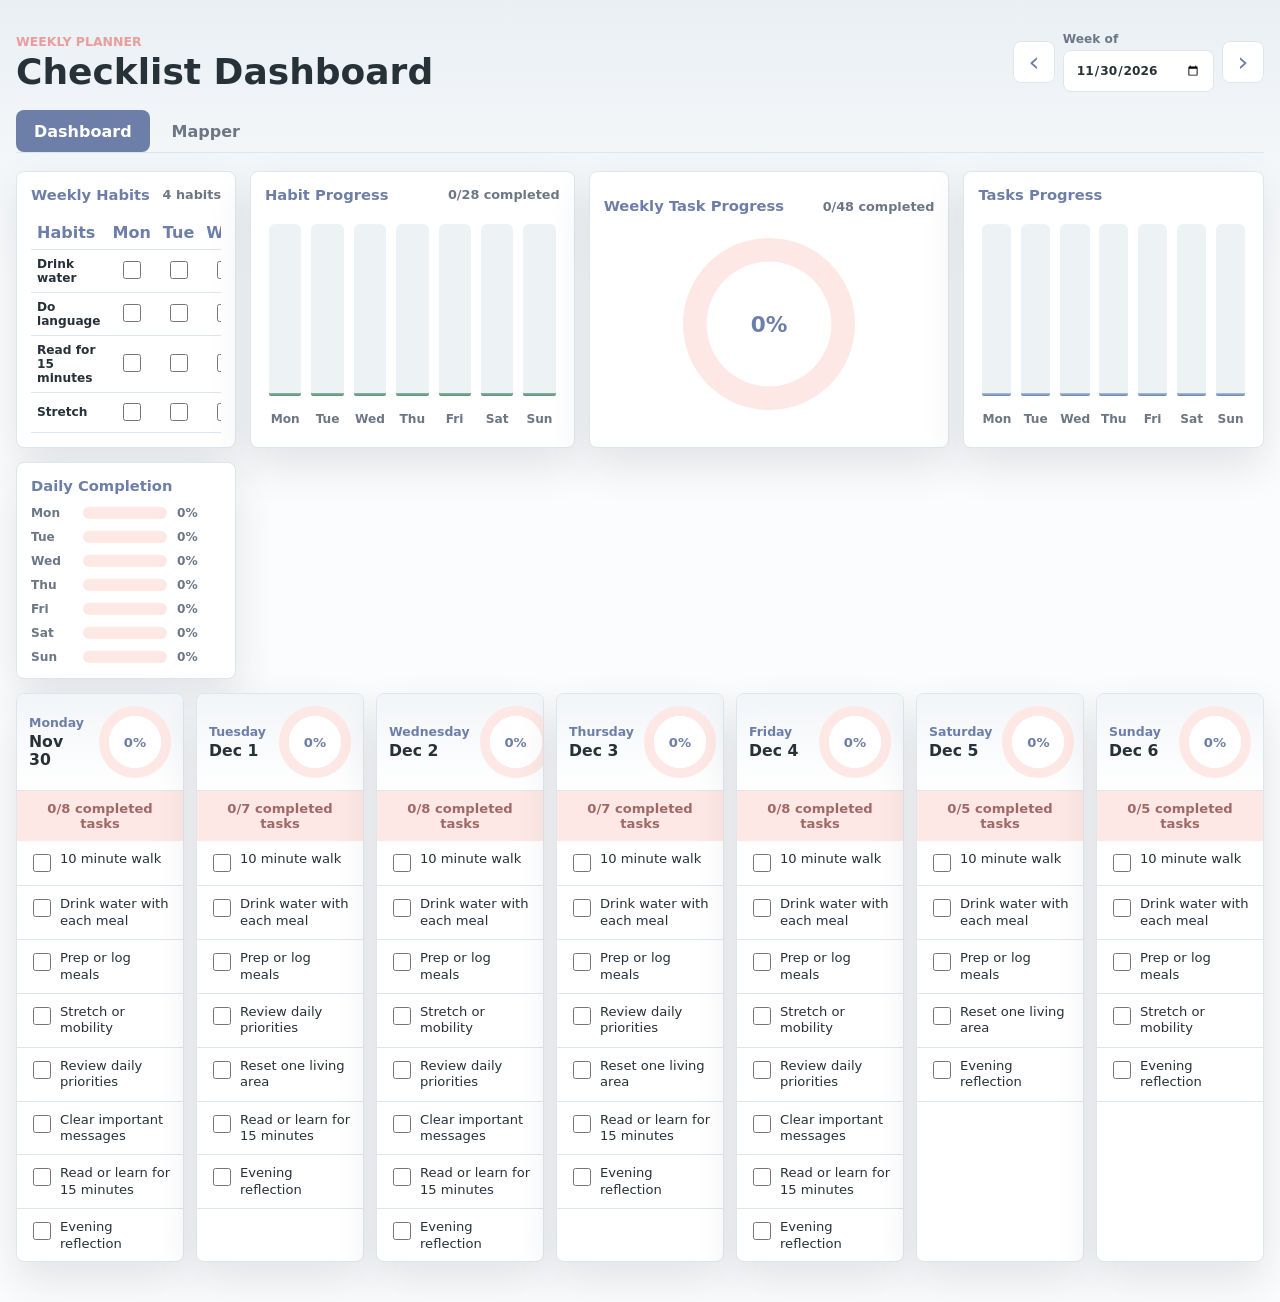
==== prototype/weekly-dashboard/index.html @ 67024a22 "Tighten habit mapper actions Agent: Nora  Model: openai/gpt-5.5  Thinking: high" ====
<!doctype html>
<html lang="en">
  <head>
    <meta charset="utf-8">
    <meta name="viewport" content="width=device-width, initial-scale=1">
    <title>Weekly Planner Dashboard</title>
    <link rel="stylesheet" href="styles.css">
  </head>
  <body>
    <div class="app-shell">
      <header class="topbar">
        <div>
          <p class="eyebrow">Weekly planner</p>
          <h1>Checklist Dashboard</h1>
        </div>
        <div class="topbar-actions" aria-label="Week controls">
          <button class="icon-button" id="previousWeek" type="button" title="Previous week" aria-label="Previous week">
            <span aria-hidden="true">‹</span>
          </button>
          <label class="date-field">
            <span>Week of</span>
            <input id="weekStart" type="date">
          </label>
          <button class="icon-button" id="nextWeek" type="button" title="Next week" aria-label="Next week">
            <span aria-hidden="true">›</span>
          </button>
        </div>
      </header>

      <nav class="tabs" aria-label="Planner views">
        <button class="tab-button is-active" data-view="dashboard" type="button">Dashboard</button>
        <button class="tab-button" data-view="mapper" type="button">Mapper</button>
      </nav>

      <main>
        <section class="view is-active" id="dashboardView" aria-label="Dashboard">
          <section class="summary-grid" aria-label="Weekly summary">
            <article class="panel matrix-preview">
              <div class="panel-heading">
                <h2>Weekly Habits</h2>
                <span id="habitSummaryCount">0 habits</span>
              </div>
              <div class="mini-matrix" id="habitMatrix"></div>
            </article>

            <article class="panel chart-panel">
              <div class="panel-heading">
                <h2>Habit Progress</h2>
                <span id="habitProgressCount">0/0 completed</span>
              </div>
              <div class="bar-chart" id="habitProgressChart" aria-label="Habit completion by day"></div>
            </article>

            <article class="panel weekly-progress">
              <div class="panel-heading">
                <h2>Weekly Task Progress</h2>
                <span id="weeklyCount">0/0 completed</span>
              </div>
              <div class="donut" id="weeklyDonut" style="--value: 0">
                <span id="weeklyPercent">0%</span>
              </div>
            </article>

            <article class="panel chart-panel">
              <div class="panel-heading">
                <h2>Tasks Progress</h2>
              </div>
              <div class="bar-chart" id="tasksChart" aria-label="Task completion by day"></div>
            </article>

            <article class="panel chart-panel">
              <div class="panel-heading">
                <h2>Daily Completion</h2>
              </div>
              <div class="horizontal-bars" id="dailyBars" aria-label="Daily completion percentages"></div>
            </article>
          </section>

          <section class="days-grid" id="daysGrid" aria-label="Daily checklists"></section>
        </section>

        <section class="view" id="mapperView" aria-label="Task mapper">
          <section class="mapper-layout">
            <form class="panel task-form" id="taskForm">
              <div class="panel-heading">
                <h2>Task Definitions</h2>
              </div>
              <label>
                <span>Task name</span>
                <input id="taskName" name="taskName" type="text" maxlength="80" placeholder="Add a task" required>
              </label>
              <label>
                <span>Category</span>
                <select id="taskCategory" name="taskCategory">
                  <option value="Health">Health</option>
                  <option value="Home">Home</option>
                  <option value="Work">Work</option>
                  <option value="Learning">Learning</option>
                  <option value="Personal">Personal</option>
                </select>
              </label>
              <fieldset>
                <legend>Map to days</legend>
                <div class="day-picker" id="newTaskDays"></div>
              </fieldset>
              <div class="form-actions">
                <button class="primary-button" id="taskSubmit" type="submit">Add task</button>
                <button class="secondary-button" id="cancelTaskEdit" type="button" hidden>Cancel</button>
              </div>
            </form>

            <section class="panel mapper-panel">
              <div class="panel-heading">
                <h2>Weekly Mapper</h2>
                <span id="taskTotal">0 tasks</span>
              </div>
              <div class="mapper-table-wrap">
                <table class="mapper-table">
                  <thead id="mapperHead"></thead>
                  <tbody id="mapperBody"></tbody>
                </table>
              </div>
            </section>
          </section>

          <section class="mapper-layout habit-mapper-layout">
            <form class="panel task-form" id="habitForm">
              <div class="panel-heading">
                <h2>Habit Definitions</h2>
              </div>
              <label>
                <span>Habit name</span>
                <input id="habitName" name="habitName" type="text" maxlength="80" placeholder="Add a habit" required>
              </label>
              <div class="form-actions">
                <button class="primary-button" id="habitSubmit" type="submit">Add habit</button>
                <button class="secondary-button" id="cancelHabitEdit" type="button" hidden>Cancel</button>
              </div>
            </form>

            <section class="panel mapper-panel">
              <div class="panel-heading">
                <h2>Habit Mapper</h2>
                <span id="habitTotal">0 habits</span>
              </div>
              <div class="mapper-table-wrap">
                <table class="mapper-table habit-mapper-table">
                  <thead id="habitMapperHead"></thead>
                  <tbody id="habitMapperBody"></tbody>
                </table>
              </div>
            </section>
          </section>
        </section>
      </main>
    </div>

    <template id="dayCardTemplate">
      <article class="day-card">
        <header>
          <div>
            <p class="day-name"></p>
            <h2 class="day-date"></h2>
          </div>
          <div class="small-donut" style="--value: 0">
            <span>0%</span>
          </div>
        </header>
        <p class="completion-copy">0/0 completed tasks</p>
        <ul class="checklist"></ul>
      </article>
    </template>

    <script src="app.js"></script>
  </body>
</html>
---- prototype/weekly-dashboard/styles.css ----
:root {
  color-scheme: light;
  --ink: #263238;
  --muted: #6c7785;
  --line: #dfe6eb;
  --paper: #fbfcfd;
  --panel: #ffffff;
  --navy: #6d7fa8;
  --rose: #e99d9c;
  --rose-soft: #fde8e5;
  --mint: #88b7a1;
  --sky: #a5c6dc;
  --gold: #e4b860;
  --shadow: 0 18px 42px rgba(39, 52, 69, 0.12);
  font-family: Inter, ui-sans-serif, system-ui, -apple-system, BlinkMacSystemFont, "Segoe UI", sans-serif;
}

* {
  box-sizing: border-box;
}

body {
  margin: 0;
  min-height: 100vh;
  background:
    linear-gradient(180deg, rgba(232, 238, 243, 0.9), rgba(251, 252, 253, 0.4) 280px),
    var(--paper);
  color: var(--ink);
}

button,
input,
select {
  font: inherit;
}

button {
  cursor: pointer;
}

.app-shell {
  width: min(1440px, calc(100% - 32px));
  margin: 0 auto;
  padding: 24px 0 40px;
}

.topbar {
  display: flex;
  align-items: center;
  justify-content: space-between;
  gap: 16px;
  padding: 8px 0 18px;
}

.eyebrow {
  margin: 0 0 4px;
  color: var(--rose);
  font-size: 0.78rem;
  font-weight: 800;
  letter-spacing: 0;
  text-transform: uppercase;
}

h1,
h2,
p {
  margin-block-start: 0;
}

h1 {
  margin-bottom: 0;
  font-size: 2.25rem;
  line-height: 1.05;
}

h2 {
  margin-bottom: 0;
  font-size: 0.92rem;
  line-height: 1.2;
}

.topbar-actions,
.tabs,
.day-picker,
.panel-heading {
  display: flex;
  align-items: center;
}

.topbar-actions {
  gap: 8px;
  flex-wrap: wrap;
  justify-content: flex-end;
}

.date-field {
  display: grid;
  gap: 4px;
  color: var(--muted);
  font-size: 0.76rem;
  font-weight: 700;
}

.date-field input,
.task-form input,
.task-form select {
  min-height: 42px;
  border: 1px solid var(--line);
  border-radius: 8px;
  background: #fff;
  color: var(--ink);
  padding: 0 12px;
}

.icon-button,
.tab-button,
.primary-button,
.secondary-button,
.edit-button,
.delete-button {
  border: 0;
  border-radius: 8px;
  min-height: 42px;
}

.icon-button {
  width: 42px;
  background: var(--panel);
  color: var(--navy);
  box-shadow: 0 0 0 1px var(--line) inset;
  font-size: 1.7rem;
  line-height: 1;
}

.tabs {
  gap: 4px;
  border-bottom: 1px solid var(--line);
  margin-bottom: 18px;
}

.tab-button {
  padding: 0 18px;
  background: transparent;
  color: var(--muted);
  font-weight: 800;
}

.tab-button.is-active {
  background: var(--navy);
  color: #fff;
}

.view {
  display: none;
}

.view.is-active {
  display: block;
}

.summary-grid {
  display: grid;
  grid-template-columns: minmax(220px, 0.85fr) minmax(280px, 1.35fr) minmax(320px, 1.5fr) minmax(280px, 1.25fr);
  gap: 14px;
  margin-bottom: 14px;
}

.panel,
.day-card {
  background: var(--panel);
  border: 1px solid var(--line);
  border-radius: 8px;
  box-shadow: var(--shadow);
}

.panel {
  min-width: 0;
  padding: 14px;
}

.panel-heading {
  justify-content: space-between;
  gap: 12px;
  margin-bottom: 12px;
  color: var(--navy);
}

.panel-heading span {
  color: var(--muted);
  font-size: 0.8rem;
  font-weight: 700;
  white-space: nowrap;
}

.weekly-progress {
  display: grid;
  justify-items: center;
}

.weekly-progress .panel-heading {
  width: 100%;
}

.donut,
.small-donut {
  display: grid;
  place-items: center;
  border-radius: 999px;
  background:
    radial-gradient(circle closest-side, #fff 72%, transparent 73%),
    conic-gradient(var(--rose) calc(var(--value) * 1%), var(--rose-soft) 0);
}

.donut {
  width: min(172px, 100%);
  aspect-ratio: 1;
}

.donut span {
  color: var(--navy);
  font-size: 1.35rem;
  font-weight: 900;
}

.small-donut {
  width: 72px;
  aspect-ratio: 1;
  flex: 0 0 auto;
}

.small-donut span {
  color: var(--navy);
  font-size: 0.82rem;
  font-weight: 900;
}

.bar-chart {
  display: grid;
  grid-template-columns: repeat(7, minmax(28px, 1fr));
  align-items: end;
  gap: 10px;
  min-height: 210px;
  padding: 8px 4px 0;
}

.bar {
  display: grid;
  grid-template-rows: 1fr auto;
  gap: 8px;
  min-width: 0;
  height: 100%;
}

.bar-stack {
  display: flex;
  align-items: flex-end;
  height: 172px;
  background: #edf3f5;
  border-radius: 6px 6px 2px 2px;
  overflow: hidden;
}

.bar-fill {
  width: 100%;
  min-height: 3px;
  background: linear-gradient(180deg, var(--sky), var(--navy));
}

.habit-bar-fill {
  background: linear-gradient(180deg, var(--mint), #5f8f77);
}

.bar label,
.daily-row span,
.matrix-label,
.mapper-table th,
.mapper-table td {
  font-size: 0.76rem;
}

.bar label {
  color: var(--muted);
  font-weight: 800;
  text-align: center;
}

.mini-matrix {
  overflow-x: auto;
}

.mini-matrix table,
.mapper-table {
  width: 100%;
  border-collapse: collapse;
}

.mini-matrix th,
.mini-matrix td,
.mapper-table th,
.mapper-table td {
  border-bottom: 1px solid var(--line);
  padding: 7px 6px;
  text-align: center;
}

.mini-matrix th:first-child,
.mini-matrix td:first-child,
.mapper-table th:first-child,
.mapper-table td:first-child {
  text-align: left;
}

.mini-matrix th,
.mapper-table th {
  color: var(--navy);
  font-weight: 900;
}

.matrix-label {
  color: var(--ink);
  font-weight: 750;
  max-width: 180px;
}

.checkmark {
  display: inline-grid;
  place-items: center;
  width: 19px;
  height: 19px;
  border-radius: 5px;
  border: 1px solid #b8c2cb;
  color: transparent;
}

.checkmark.is-on {
  background: var(--navy);
  border-color: var(--navy);
  color: #fff;
}

.horizontal-bars {
  display: grid;
  gap: 10px;
}

.daily-row {
  display: grid;
  grid-template-columns: 42px 1fr 44px;
  align-items: center;
  gap: 10px;
}

.daily-row span {
  color: var(--muted);
  font-weight: 800;
}

.daily-track {
  height: 12px;
  border-radius: 999px;
  background: var(--rose-soft);
  overflow: hidden;
}

.daily-fill {
  height: 100%;
  border-radius: inherit;
  background: var(--rose);
}

.days-grid {
  display: grid;
  grid-template-columns: repeat(7, minmax(0, 1fr));
  gap: 12px;
}

.day-card {
  min-width: 0;
  overflow: hidden;
}

.day-card header {
  display: flex;
  align-items: center;
  justify-content: space-between;
  gap: 10px;
  padding: 12px;
  background: linear-gradient(180deg, #f2f5f8, #fff);
  border-bottom: 1px solid var(--line);
}

.day-name {
  margin-bottom: 3px;
  color: var(--navy);
  font-size: 0.78rem;
  font-weight: 900;
}

.day-date {
  color: var(--ink);
  font-size: 0.98rem;
}

.completion-copy {
  margin: 0;
  padding: 10px 12px;
  background: var(--rose-soft);
  color: #9f6969;
  font-size: 0.82rem;
  font-weight: 900;
  text-align: center;
}

.checklist {
  display: grid;
  gap: 0;
  max-height: 420px;
  margin: 0;
  padding: 0;
  overflow: auto;
  list-style: none;
}

.checklist li {
  border-bottom: 1px solid var(--line);
}

.checklist label {
  display: grid;
  grid-template-columns: 22px 1fr;
  align-items: start;
  gap: 9px;
  min-height: 44px;
  padding: 10px 12px;
  color: var(--ink);
  font-size: 0.82rem;
  line-height: 1.25;
}

.checklist input,
.habit-checkbox,
.mapper-checkbox {
  width: 18px;
  height: 18px;
  accent-color: var(--navy);
}

.checklist input:checked + span {
  color: var(--muted);
  text-decoration: line-through;
}

.empty-state {
  padding: 18px 12px;
  color: var(--muted);
  font-size: 0.85rem;
  text-align: center;
}

.mapper-layout {
  display: grid;
  grid-template-columns: minmax(260px, 340px) 1fr;
  gap: 14px;
  align-items: start;
}

.habit-mapper-layout {
  margin-top: 14px;
}

.task-form {
  display: grid;
  gap: 14px;
}

.task-form label,
.task-form fieldset {
  display: grid;
  gap: 7px;
}

.task-form label span,
.task-form legend {
  color: var(--muted);
  font-size: 0.78rem;
  font-weight: 900;
}

.task-form fieldset {
  min-width: 0;
  margin: 0;
  padding: 0;
  border: 0;
}

.day-picker {
  flex-wrap: wrap;
  gap: 6px;
}

.day-pill {
  position: relative;
}

.day-pill input {
  position: absolute;
  inset: 0;
  opacity: 0;
}

.day-pill span {
  display: grid;
  place-items: center;
  width: 42px;
  height: 36px;
  border: 1px solid var(--line);
  border-radius: 8px;
  background: #fff;
  color: var(--muted);
  font-size: 0.76rem;
  font-weight: 900;
}

.day-pill input:checked + span {
  background: var(--navy);
  border-color: var(--navy);
  color: #fff;
}

.primary-button {
  background: var(--navy);
  color: #fff;
  font-weight: 900;
}

.form-actions {
  display: grid;
  grid-template-columns: 1fr auto;
  gap: 8px;
}

.secondary-button {
  padding: 0 14px;
  background: #edf3f5;
  color: var(--muted);
  font-weight: 900;
}

.mapper-panel {
  min-width: 0;
}

.mapper-table-wrap {
  overflow-x: auto;
}

.mapper-table th,
.mapper-table td {
  padding: 10px 8px;
}

.task-cell {
  min-width: 220px;
}

.task-name {
  display: block;
  color: var(--ink);
  font-weight: 900;
}

.task-meta {
  display: block;
  margin-top: 3px;
  color: var(--muted);
  font-size: 0.72rem;
  font-weight: 750;
}

.row-actions {
  display: flex;
  justify-content: center;
  gap: 6px;
}

.habit-mapper-table {
  width: auto;
  min-width: 0;
}

.habit-mapper-table .task-cell {
  min-width: clamp(150px, 42vw, 240px);
}

.habit-mapper-table .actions-cell {
  width: 128px;
  text-align: left;
}

.habit-mapper-table .row-actions {
  justify-content: flex-start;
}

.edit-button {
  min-height: 36px;
  padding: 0 10px;
  background: #eef3ff;
  color: var(--navy);
  font-size: 0.76rem;
  font-weight: 900;
}

.delete-button {
  width: 36px;
  min-height: 36px;
  background: #fff3f1;
  color: #a95050;
  font-weight: 900;
}

@media (max-width: 1180px) {
  .summary-grid {
    grid-template-columns: repeat(2, minmax(0, 1fr));
  }

  .days-grid {
    grid-template-columns: repeat(2, minmax(0, 1fr));
  }
}

@media (max-width: 760px) {
  .app-shell {
    width: min(100% - 20px, 620px);
    padding-top: 12px;
  }

  .topbar {
    align-items: stretch;
    flex-direction: column;
  }

  h1 {
    font-size: 1.65rem;
  }

  .topbar-actions {
    justify-content: stretch;
  }

  .date-field {
    flex: 1;
  }

  .tabs {
    position: sticky;
    top: 0;
    z-index: 5;
    background: rgba(251, 252, 253, 0.94);
    padding-top: 8px;
    backdrop-filter: blur(10px);
  }

  .tab-button {
    flex: 1;
  }

  .summary-grid,
  .days-grid,
  .mapper-layout {
    grid-template-columns: 1fr;
  }

  .panel {
    padding: 12px;
  }

  .bar-chart {
    min-height: 185px;
  }

  .bar-stack {
    height: 148px;
  }

  .day-card header {
    padding: 12px 14px;
  }

  .checklist {
    max-height: none;
  }

  .mapper-table {
    min-width: 760px;
  }

  .habit-mapper-table {
    min-width: 0;
  }

}
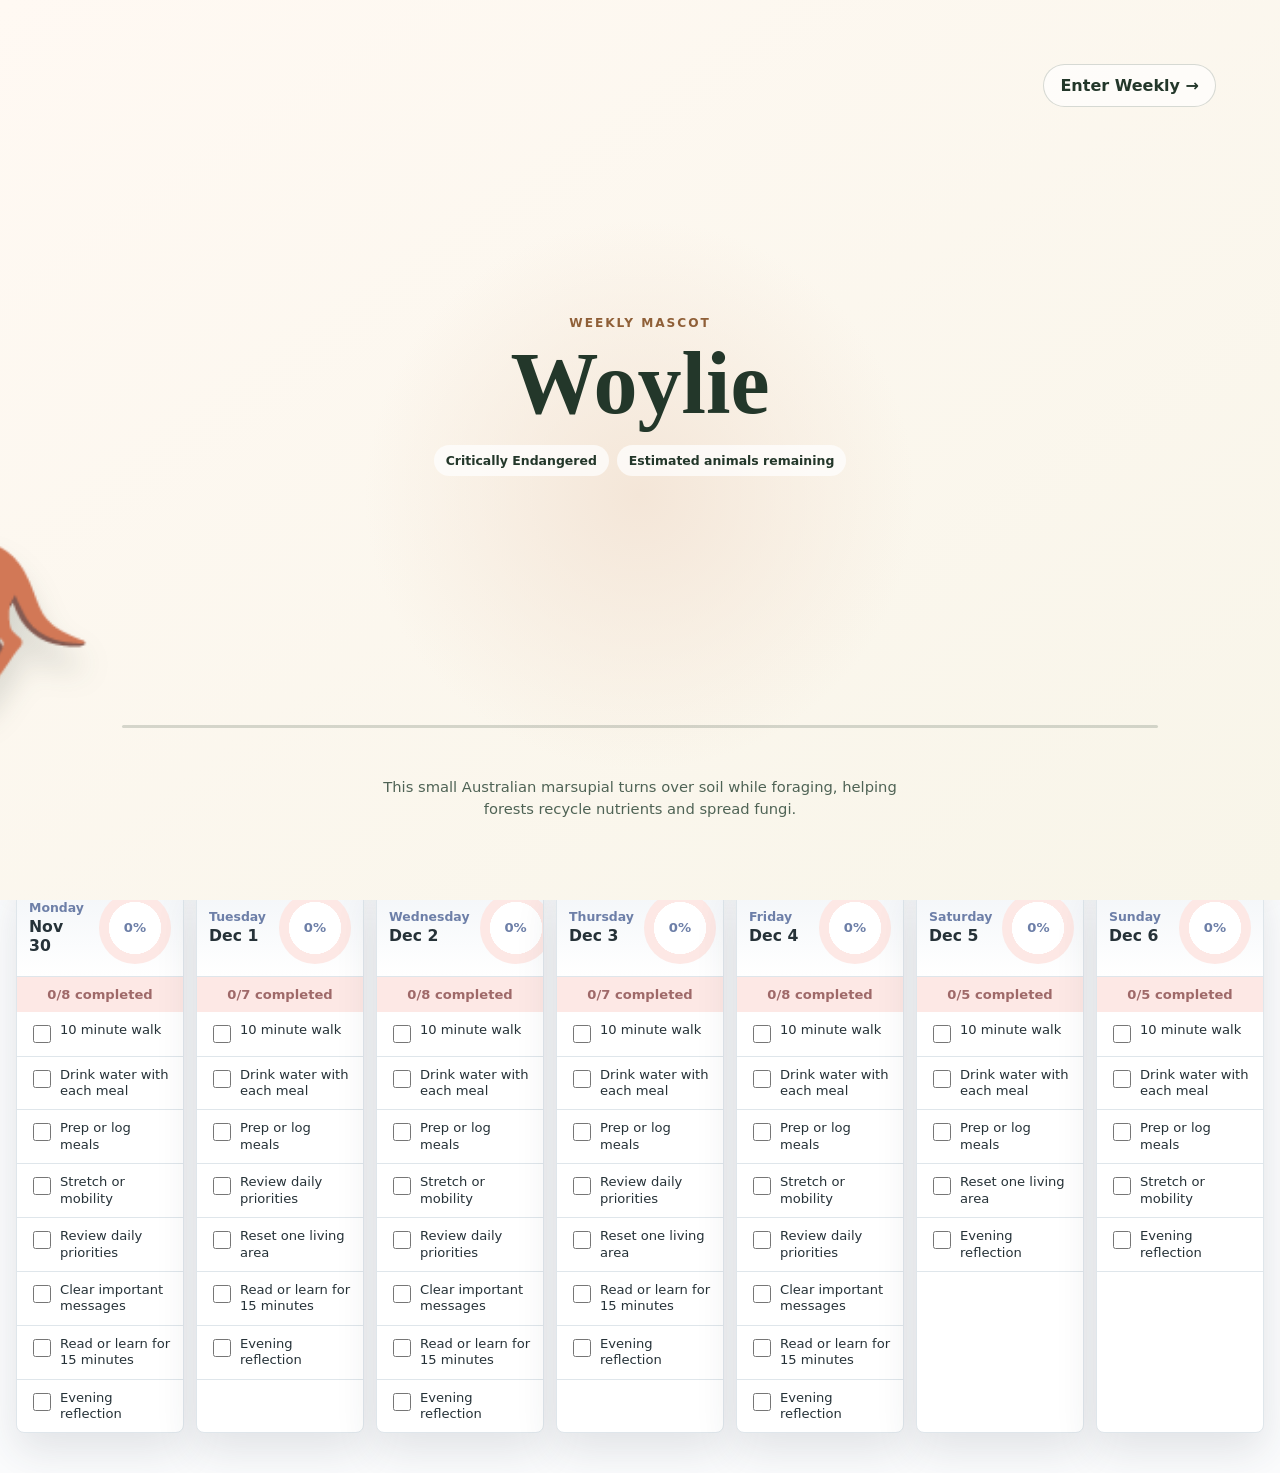
==== commit a48b633f: "Add rotating wildlife mascots and reminders Agent: Nora Model: openai/gpt-5.6-sol Thinking: low" ====
--- a/prototype/weekly-dashboard/index.html
+++ b/prototype/weekly-dashboard/index.html
@@ -3,16 +3,33 @@
   <head>
     <meta charset="utf-8">
     <meta name="viewport" content="width=device-width, initial-scale=1">
-    <title>Weekly Planner Dashboard</title>
+    <meta name="theme-color" content="#526b55">
+    <title>Weekly</title>
+    <link rel="icon" id="appIcon" href="icons/whooping-crane.svg">
+    <link rel="manifest" href="manifest.webmanifest">
     <link rel="stylesheet" href="styles.css">
   </head>
   <body>
+    <section class="mascot-splash" id="mascotSplash" aria-label="Animal of the week">
+      <button class="splash-skip" id="skipSplash" type="button">Enter Weekly →</button>
+      <div class="splash-copy">
+        <p class="splash-kicker">Weekly mascot</p>
+        <h1 id="splashName">Whooping Crane</h1>
+        <div class="conservation-line"><span id="splashStatus">Endangered</span><span id="splashPopulation">About 830 remain</span></div>
+      </div>
+      <div class="walking-stage"><div class="walking-animal" id="walkingAnimal">🪿</div><div class="ground-line"></div></div>
+      <p class="splash-fact" id="splashFact"></p>
+    </section>
     <div class="app-shell">
       <header class="topbar">
         <div>
           <p class="eyebrow">Weekly planner</p>
           <h1>Checklist Dashboard</h1>
         </div>
+        <button class="mascot-chip" id="mascotChip" type="button" aria-label="Open this week's mascot">
+          <img id="mascotChipIcon" src="icons/whooping-crane.svg" alt="">
+          <span><small>This week</small><strong id="mascotChipName">Whooping Crane</strong></span>
+        </button>
         <div class="topbar-actions" aria-label="Week controls">
           <button class="icon-button" id="previousWeek" type="button" title="Previous week" aria-label="Previous week">
             <span aria-hidden="true">‹</span>
@@ -30,30 +47,20 @@
       <nav class="tabs" aria-label="Planner views">
         <button class="tab-button is-active" data-view="dashboard" type="button">Dashboard</button>
         <button class="tab-button" data-view="mapper" type="button">Mapper</button>
+        <button class="tab-button" data-view="reminders" type="button">Reminders</button>
       </nav>
 
       <main>
         <section class="view is-active" id="dashboardView" aria-label="Dashboard">
+          <article class="mascot-banner" id="mascotBanner">
+            <img id="mascotBannerIcon" src="icons/whooping-crane.svg" alt="">
+            <div><p class="eyebrow">Your weekly guide</p><h2 id="mascotBannerName">Whooping Crane</h2><p id="mascotBannerFact"></p></div>
+            <div class="mascot-stat"><span id="mascotBannerStatus">Endangered</span><strong id="mascotBannerPopulation">~830</strong><small>estimated remaining</small></div>
+          </article>
           <section class="summary-grid" aria-label="Weekly summary">
-            <article class="panel matrix-preview">
-              <div class="panel-heading">
-                <h2>Weekly Habits</h2>
-                <span id="habitSummaryCount">0 habits</span>
-              </div>
-              <div class="mini-matrix" id="habitMatrix"></div>
-            </article>
-
-            <article class="panel chart-panel">
-              <div class="panel-heading">
-                <h2>Habit Progress</h2>
-                <span id="habitProgressCount">0/0 completed</span>
-              </div>
-              <div class="bar-chart" id="habitProgressChart" aria-label="Habit completion by day"></div>
-            </article>
-
             <article class="panel weekly-progress">
               <div class="panel-heading">
-                <h2>Weekly Task Progress</h2>
+                <h2>Weekly Progress</h2>
                 <span id="weeklyCount">0/0 completed</span>
               </div>
               <div class="donut" id="weeklyDonut" style="--value: 0">
@@ -66,6 +73,13 @@
                 <h2>Tasks Progress</h2>
               </div>
               <div class="bar-chart" id="tasksChart" aria-label="Task completion by day"></div>
+            </article>
+
+            <article class="panel matrix-preview">
+              <div class="panel-heading">
+                <h2>Weekly Habits</h2>
+              </div>
+              <div class="mini-matrix" id="habitMatrix"></div>
             </article>
 
             <article class="panel chart-panel">
@@ -103,10 +117,11 @@
                 <legend>Map to days</legend>
                 <div class="day-picker" id="newTaskDays"></div>
               </fieldset>
-              <div class="form-actions">
-                <button class="primary-button" id="taskSubmit" type="submit">Add task</button>
-                <button class="secondary-button" id="cancelTaskEdit" type="button" hidden>Cancel</button>
-              </div>
+              <label>
+                <span>Reminder time (optional)</span>
+                <input id="taskReminder" name="taskReminder" type="time">
+              </label>
+              <button class="primary-button" type="submit">Add task</button>
             </form>
 
             <section class="panel mapper-panel">
@@ -122,38 +137,25 @@
               </div>
             </section>
           </section>
+        </section>
 
-          <section class="mapper-layout habit-mapper-layout">
-            <form class="panel task-form" id="habitForm">
-              <div class="panel-heading">
-                <h2>Habit Definitions</h2>
-              </div>
-              <label>
-                <span>Habit name</span>
-                <input id="habitName" name="habitName" type="text" maxlength="80" placeholder="Add a habit" required>
-              </label>
-              <div class="form-actions">
-                <button class="primary-button" id="habitSubmit" type="submit">Add habit</button>
-                <button class="secondary-button" id="cancelHabitEdit" type="button" hidden>Cancel</button>
-              </div>
-            </form>
-
-            <section class="panel mapper-panel">
-              <div class="panel-heading">
-                <h2>Habit Mapper</h2>
-                <span id="habitTotal">0 habits</span>
-              </div>
-              <div class="mapper-table-wrap">
-                <table class="mapper-table habit-mapper-table">
-                  <thead id="habitMapperHead"></thead>
-                  <tbody id="habitMapperBody"></tbody>
-                </table>
-              </div>
-            </section>
+        <section class="view" id="remindersView" aria-label="Task reminders">
+          <section class="reminder-layout">
+            <article class="panel notification-card">
+              <img id="notificationMascot" src="icons/whooping-crane.svg" alt="">
+              <div><p class="eyebrow">Mascot check-ins</p><h2>Let your W-animal nudge you</h2><p>Weekly can notify you at the times you choose. Web reminders work while Weekly is open or recently active.</p></div>
+              <div class="notification-action"><button class="primary-button" id="enableNotifications" type="button">Enable notifications</button><small id="notificationStatus">Permission not requested</small></div>
+            </article>
+            <article class="panel">
+              <div class="panel-heading"><h2>Reminder schedule</h2><span>Set each task</span></div>
+              <div class="reminder-list" id="reminderList"></div>
+            </article>
           </section>
         </section>
       </main>
     </div>
+
+    <div class="mascot-toast" id="mascotToast" role="status"><img id="toastIcon" src="icons/whooping-crane.svg" alt=""><div><strong id="toastTitle"></strong><span id="toastBody"></span></div></div>
 
     <template id="dayCardTemplate">
       <article class="day-card">
@@ -166,7 +168,7 @@
             <span>0%</span>
           </div>
         </header>
-        <p class="completion-copy">0/0 completed tasks</p>
+        <p class="completion-copy">0/0 completed</p>
         <ul class="checklist"></ul>
       </article>
     </template>
--- a/prototype/weekly-dashboard/styles.css
+++ b/prototype/weekly-dashboard/styles.css
@@ -115,8 +115,6 @@
 .icon-button,
 .tab-button,
 .primary-button,
-.secondary-button,
-.edit-button,
 .delete-button {
   border: 0;
   border-radius: 8px;
@@ -264,10 +262,6 @@
   width: 100%;
   min-height: 3px;
   background: linear-gradient(180deg, var(--sky), var(--navy));
-}
-
-.habit-bar-fill {
-  background: linear-gradient(180deg, var(--mint), #5f8f77);
 }
 
 .bar label,
@@ -438,7 +432,6 @@
 }
 
 .checklist input,
-.habit-checkbox,
 .mapper-checkbox {
   width: 18px;
   height: 18px;
@@ -462,10 +455,6 @@
   grid-template-columns: minmax(260px, 340px) 1fr;
   gap: 14px;
   align-items: start;
-}
-
-.habit-mapper-layout {
-  margin-top: 14px;
 }
 
 .task-form {
@@ -533,19 +522,6 @@
   font-weight: 900;
 }
 
-.form-actions {
-  display: grid;
-  grid-template-columns: 1fr auto;
-  gap: 8px;
-}
-
-.secondary-button {
-  padding: 0 14px;
-  background: #edf3f5;
-  color: var(--muted);
-  font-weight: 900;
-}
-
 .mapper-panel {
   min-width: 0;
 }
@@ -575,39 +551,6 @@
   color: var(--muted);
   font-size: 0.72rem;
   font-weight: 750;
-}
-
-.row-actions {
-  display: flex;
-  justify-content: center;
-  gap: 6px;
-}
-
-.habit-mapper-table {
-  width: auto;
-  min-width: 0;
-}
-
-.habit-mapper-table .task-cell {
-  min-width: clamp(150px, 42vw, 240px);
-}
-
-.habit-mapper-table .actions-cell {
-  width: 128px;
-  text-align: left;
-}
-
-.habit-mapper-table .row-actions {
-  justify-content: flex-start;
-}
-
-.edit-button {
-  min-height: 36px;
-  padding: 0 10px;
-  background: #eef3ff;
-  color: var(--navy);
-  font-size: 0.76rem;
-  font-weight: 900;
 }
 
 .delete-button {
@@ -693,9 +636,11 @@
   .mapper-table {
     min-width: 760px;
   }
-
-  .habit-mapper-table {
-    min-width: 0;
-  }
-
-}
+}
+
+/* Weekly wildlife mascot system */
+.mascot-splash{position:fixed;inset:0;z-index:100;display:grid;grid-template-rows:auto 1fr auto;align-items:center;overflow:hidden;padding:clamp(24px,5vw,64px);background:radial-gradient(circle at 50% 55%,var(--mascot-soft,#dfeadb),transparent 34%),linear-gradient(145deg,var(--mascot-bg,#dce9dd),#f8f5e9);color:#23372a;transition:opacity .45s,visibility .45s}.mascot-splash.is-hidden{opacity:0;visibility:hidden;pointer-events:none}.splash-skip{justify-self:end;border:1px solid rgba(35,55,42,.18);border-radius:999px;background:rgba(255,255,255,.65);padding:11px 16px;color:inherit;font-weight:800}.splash-copy{text-align:center;align-self:end}.splash-kicker{margin:0 0 8px;color:var(--mascot-accent,#526b55);font-size:.76rem;font-weight:900;letter-spacing:.16em;text-transform:uppercase}.splash-copy h1{font-family:Georgia,serif;font-size:clamp(2.4rem,7vw,5.5rem)}.conservation-line{display:flex;justify-content:center;gap:8px;flex-wrap:wrap;margin-top:14px}.conservation-line span{border-radius:999px;background:rgba(255,255,255,.72);padding:8px 12px;font-size:.78rem;font-weight:850}.walking-stage{position:relative;height:min(34vh,300px);align-self:center}.ground-line{position:absolute;left:5%;right:5%;bottom:16%;height:3px;border-radius:999px;background:rgba(35,55,42,.18)}.walking-animal{position:absolute;bottom:16%;left:-20%;font-size:clamp(6rem,18vw,13rem);filter:drop-shadow(0 22px 15px rgba(35,55,42,.18));animation:animal-walk 4.5s ease-in-out infinite,animal-step .42s ease-in-out infinite alternate;transform-origin:50% 100%}.splash-fact{align-self:start;justify-self:center;max-width:560px;text-align:center;color:#4f6355;font-size:.92rem;line-height:1.55}@keyframes animal-walk{0%{left:-20%}100%{left:105%}}@keyframes animal-step{from{translate:0 0;rotate:-2deg}to{translate:0 -9px;rotate:2deg}}@media(prefers-reduced-motion:reduce){.walking-animal{left:50%;translate:-50% 0;animation:none}}
+.mascot-chip{display:flex;align-items:center;gap:8px;border:1px solid var(--line);border-radius:14px;background:#fff;padding:6px 10px;text-align:left;box-shadow:var(--shadow)}.mascot-chip img{width:42px;height:42px;border-radius:12px}.mascot-chip small,.mascot-chip strong{display:block}.mascot-chip small{color:var(--muted);font-size:.62rem}.mascot-chip strong{color:var(--navy);font-size:.8rem}.mascot-banner{display:grid;grid-template-columns:auto 1fr auto;align-items:center;gap:16px;margin-bottom:14px;padding:15px 18px;border:1px solid color-mix(in srgb,var(--mascot-accent,#526b55),transparent 70%);border-radius:14px;background:linear-gradient(120deg,var(--mascot-soft,#e3ede0),#fff);box-shadow:var(--shadow)}.mascot-banner>img{width:84px;height:84px;border-radius:20px}.mascot-banner h2{font-family:Georgia,serif;font-size:1.35rem}.mascot-banner p:last-child{margin:6px 0 0;color:var(--muted);font-size:.8rem}.mascot-stat{display:grid;justify-items:end}.mascot-stat span{border-radius:999px;background:var(--mascot-accent,#526b55);padding:5px 9px;color:#fff;font-size:.66rem;font-weight:900;text-transform:uppercase}.mascot-stat strong{margin-top:7px;color:var(--mascot-accent,#526b55);font-size:1.45rem}.mascot-stat small{color:var(--muted);font-size:.62rem}
+.reminder-layout{display:grid;gap:14px}.notification-card{display:grid;grid-template-columns:auto 1fr auto;align-items:center;gap:16px}.notification-card img{width:86px;height:86px;border-radius:20px}.notification-card h2{font-size:1.1rem}.notification-card p:last-child{margin:6px 0 0;color:var(--muted);font-size:.82rem}.notification-card .primary-button{padding:0 18px}.reminder-list{display:grid;gap:8px}.reminder-row{display:grid;grid-template-columns:1fr auto auto;align-items:center;gap:10px;border:1px solid var(--line);border-radius:10px;padding:10px 12px}.reminder-row strong,.reminder-row small{display:block}.reminder-row small{margin-top:3px;color:var(--muted);font-size:.7rem}.reminder-row input[type=time]{min-height:38px;border:1px solid var(--line);border-radius:8px;padding:0 8px}.reminder-row input[type=checkbox]{width:20px;height:20px;accent-color:var(--mascot-accent,#526b55)}.mascot-toast{position:fixed;right:20px;bottom:20px;z-index:90;display:flex;align-items:center;gap:11px;width:min(360px,calc(100% - 40px));border:1px solid var(--line);border-radius:16px;background:#fff;padding:12px;box-shadow:0 22px 55px rgba(35,55,42,.25);opacity:0;translate:0 25px;pointer-events:none;transition:.3s}.mascot-toast.is-visible{opacity:1;translate:0 0}.mascot-toast img{width:52px;height:52px;border-radius:12px}.mascot-toast strong,.mascot-toast span{display:block}.mascot-toast strong{color:var(--mascot-accent,#526b55)}.mascot-toast span{margin-top:3px;color:var(--muted);font-size:.76rem}
+.notification-action{display:grid;gap:5px;justify-items:center}.notification-action small{max-width:180px;color:var(--muted);font-size:.68rem;text-align:center}.reminder-toggle{display:flex;align-items:center;gap:10px}.reminder-toggle input{flex:0 0 auto}
+@media(max-width:760px){.mascot-chip{order:3;width:100%;justify-content:center}.mascot-banner{grid-template-columns:auto 1fr}.mascot-stat{grid-column:1/-1;display:flex;align-items:center;justify-content:flex-start;gap:8px}.mascot-stat strong{margin:0}.notification-card{grid-template-columns:auto 1fr}.notification-action{grid-column:1/-1;width:100%}.notification-card .primary-button{width:100%;min-height:44px}.reminder-row{grid-template-columns:1fr auto}.reminder-row input[type=checkbox]{grid-row:1/3;grid-column:2}.reminder-row input[type=time]{grid-column:1/-1}.tabs{overflow-x:auto}.tab-button{min-width:max-content}}
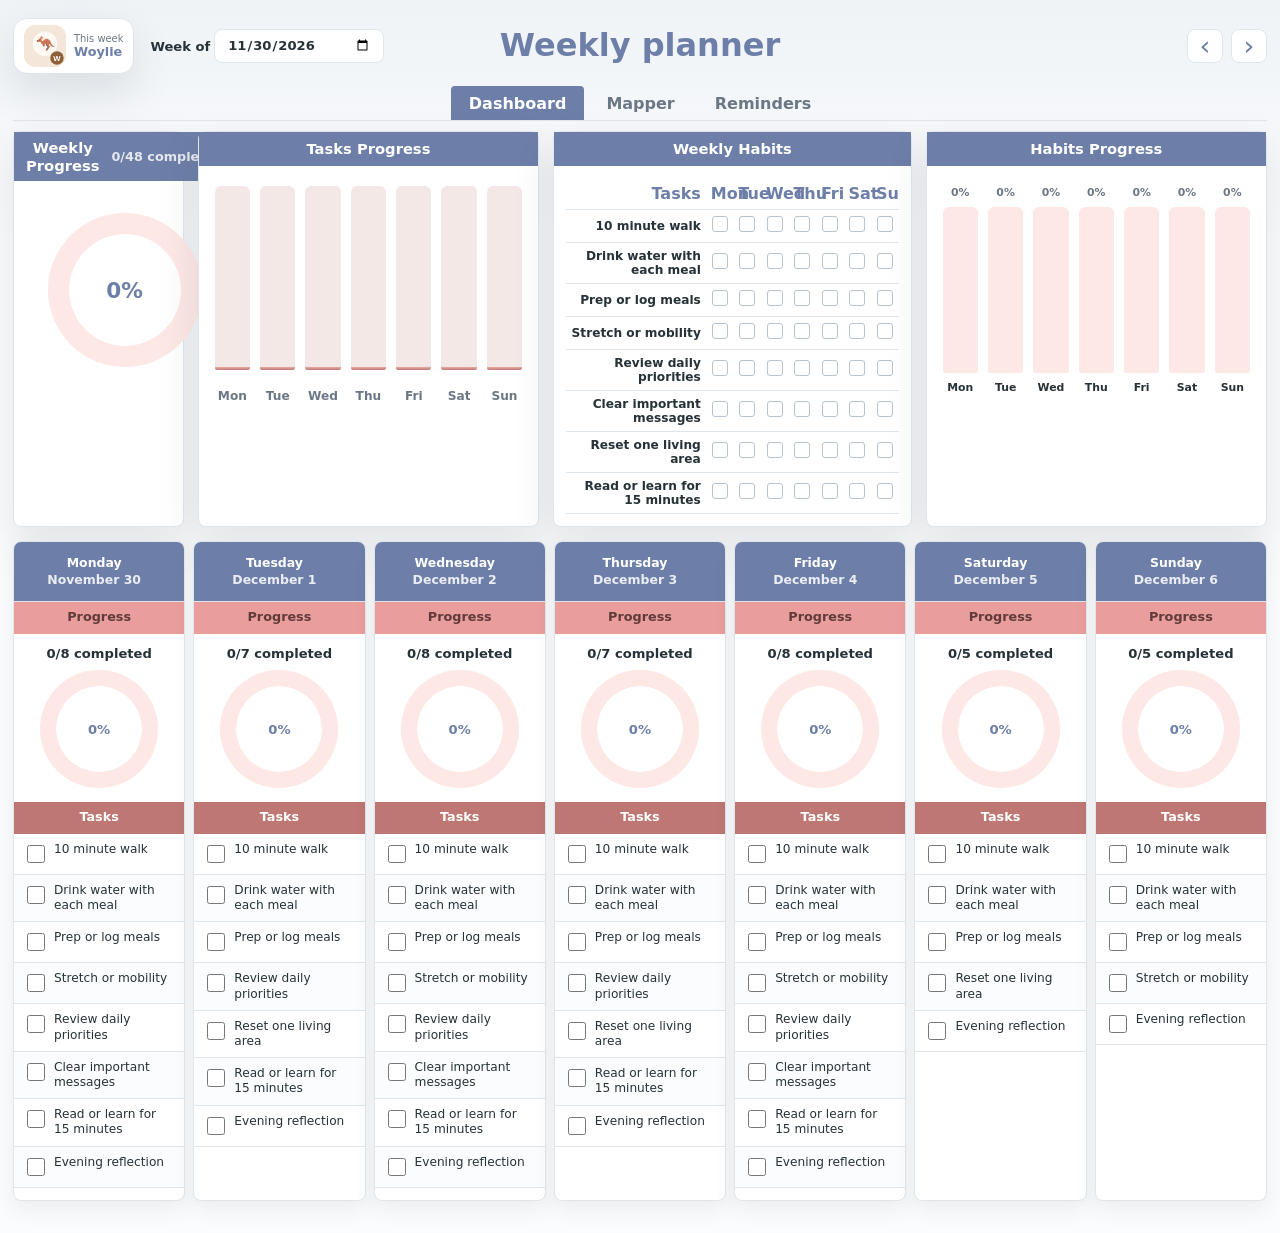
==== commit 00bae6fd: "Match dashboard layout to planner mockup Agent: Nora  Model: openai/gpt-5.5  Thinking: high" ====
--- a/prototype/weekly-dashboard/index.html
+++ b/prototype/weekly-dashboard/index.html
@@ -5,12 +5,12 @@
     <meta name="viewport" content="width=device-width, initial-scale=1">
     <meta name="theme-color" content="#526b55">
     <title>Weekly</title>
-    <link rel="icon" id="appIcon" href="icons/whooping-crane.svg">
+    <link rel="icon" id="appIcon" href="icons/whale-shark-app-icon.png">
     <link rel="manifest" href="manifest.webmanifest">
     <link rel="stylesheet" href="styles.css">
   </head>
   <body>
-    <section class="mascot-splash" id="mascotSplash" aria-label="Animal of the week">
+    <section class="mascot-splash is-hidden" id="mascotSplash" aria-label="Animal of the week">
       <button class="splash-skip" id="skipSplash" type="button">Enter Weekly →</button>
       <div class="splash-copy">
         <p class="splash-kicker">Weekly mascot</p>
@@ -22,22 +22,21 @@
     </section>
     <div class="app-shell">
       <header class="topbar">
-        <div>
-          <p class="eyebrow">Weekly planner</p>
-          <h1>Checklist Dashboard</h1>
-        </div>
-        <button class="mascot-chip" id="mascotChip" type="button" aria-label="Open this week's mascot">
-          <img id="mascotChipIcon" src="icons/whooping-crane.svg" alt="">
-          <span><small>This week</small><strong id="mascotChipName">Whooping Crane</strong></span>
-        </button>
-        <div class="topbar-actions" aria-label="Week controls">
-          <button class="icon-button" id="previousWeek" type="button" title="Previous week" aria-label="Previous week">
-            <span aria-hidden="true">‹</span>
+        <div class="topbar-date">
+          <button class="mascot-chip" id="mascotChip" type="button" aria-label="Open this week's mascot">
+            <img id="mascotChipIcon" src="icons/whooping-crane.svg" alt="">
+            <span><small>This week</small><strong id="mascotChipName">Whooping Crane</strong></span>
           </button>
           <label class="date-field">
             <span>Week of</span>
             <input id="weekStart" type="date">
           </label>
+        </div>
+        <h1>Weekly planner</h1>
+        <div class="topbar-actions" aria-label="Week controls">
+          <button class="icon-button" id="previousWeek" type="button" title="Previous week" aria-label="Previous week">
+            <span aria-hidden="true">‹</span>
+          </button>
           <button class="icon-button" id="nextWeek" type="button" title="Next week" aria-label="Next week">
             <span aria-hidden="true">›</span>
           </button>
@@ -84,7 +83,7 @@
 
             <article class="panel chart-panel">
               <div class="panel-heading">
-                <h2>Daily Completion</h2>
+                <h2>Habits Progress</h2>
               </div>
               <div class="horizontal-bars" id="dailyBars" aria-label="Daily completion percentages"></div>
             </article>
@@ -149,6 +148,10 @@
             <article class="panel">
               <div class="panel-heading"><h2>Reminder schedule</h2><span>Set each task</span></div>
               <div class="reminder-list" id="reminderList"></div>
+              <div class="reminder-confirm">
+                <button class="primary-button" id="confirmReminders" type="button">Done — save &amp; test reminders</button>
+                <p id="reminderConfirmStatus" role="status">Choose your times, then tap Done.</p>
+              </div>
             </article>
           </section>
         </section>
@@ -164,11 +167,13 @@
             <p class="day-name"></p>
             <h2 class="day-date"></h2>
           </div>
-          <div class="small-donut" style="--value: 0">
-            <span>0%</span>
-          </div>
         </header>
+        <p class="day-progress-label">Progress</p>
         <p class="completion-copy">0/0 completed</p>
+        <div class="small-donut" style="--value: 0">
+          <span>0%</span>
+        </div>
+        <p class="task-section-title">Tasks</p>
         <ul class="checklist"></ul>
       </article>
     </template>
--- a/prototype/weekly-dashboard/styles.css
+++ b/prototype/weekly-dashboard/styles.css
@@ -23,7 +23,7 @@
   margin: 0;
   min-height: 100vh;
   background:
-    linear-gradient(180deg, rgba(232, 238, 243, 0.9), rgba(251, 252, 253, 0.4) 280px),
+    linear-gradient(180deg, rgba(238, 242, 246, 0.95), rgba(251, 252, 253, 0.55) 230px),
     var(--paper);
   color: var(--ink);
 }
@@ -39,17 +39,24 @@
 }
 
 .app-shell {
-  width: min(1440px, calc(100% - 32px));
+  width: min(1900px, calc(100% - 26px));
   margin: 0 auto;
-  padding: 24px 0 40px;
+  padding: 14px 0 32px;
 }
 
 .topbar {
+  display: grid;
+  grid-template-columns: minmax(260px, 1fr) auto minmax(130px, 1fr);
+  align-items: center;
+  gap: 16px;
+  padding: 4px 0 12px;
+}
+
+.topbar-date {
   display: flex;
   align-items: center;
-  justify-content: space-between;
   gap: 16px;
-  padding: 8px 0 18px;
+  min-width: 0;
 }
 
 .eyebrow {
@@ -69,8 +76,10 @@
 
 h1 {
   margin-bottom: 0;
-  font-size: 2.25rem;
+  color: var(--navy);
+  font-size: 2rem;
   line-height: 1.05;
+  text-align: center;
 }
 
 h2 {
@@ -133,7 +142,7 @@
 .tabs {
   gap: 4px;
   border-bottom: 1px solid var(--line);
-  margin-bottom: 18px;
+  margin-bottom: 10px;
 }
 
 .tab-button {
@@ -158,7 +167,7 @@
 
 .summary-grid {
   display: grid;
-  grid-template-columns: minmax(220px, 0.85fr) minmax(280px, 1.35fr) minmax(320px, 1.5fr) minmax(280px, 1.25fr);
+  grid-template-columns: repeat(4, minmax(0, 1fr));
   gap: 14px;
   margin-bottom: 14px;
 }
@@ -173,18 +182,21 @@
 
 .panel {
   min-width: 0;
-  padding: 14px;
+  padding: 0 12px 12px;
 }
 
 .panel-heading {
   justify-content: space-between;
   gap: 12px;
-  margin-bottom: 12px;
-  color: var(--navy);
+  margin: 0 -12px 12px;
+  min-height: 34px;
+  padding: 7px 12px;
+  background: var(--navy);
+  color: #fff;
 }
 
 .panel-heading span {
-  color: var(--muted);
+  color: rgba(255, 255, 255, 0.82);
   font-size: 0.8rem;
   font-weight: 700;
   white-space: nowrap;
@@ -210,7 +222,7 @@
 }
 
 .donut {
-  width: min(172px, 100%);
+  width: min(185px, 78%);
   aspect-ratio: 1;
 }
 
@@ -237,7 +249,7 @@
   grid-template-columns: repeat(7, minmax(28px, 1fr));
   align-items: end;
   gap: 10px;
-  min-height: 210px;
+  min-height: 225px;
   padding: 8px 4px 0;
 }
 
@@ -252,8 +264,8 @@
 .bar-stack {
   display: flex;
   align-items: flex-end;
-  height: 172px;
-  background: #edf3f5;
+  height: 184px;
+  background: #f4e8e6;
   border-radius: 6px 6px 2px 2px;
   overflow: hidden;
 }
@@ -261,7 +273,7 @@
 .bar-fill {
   width: 100%;
   min-height: 3px;
-  background: linear-gradient(180deg, var(--sky), var(--navy));
+  background: linear-gradient(180deg, #e5aaa1, #c17875);
 }
 
 .bar label,
@@ -293,7 +305,7 @@
 .mapper-table th,
 .mapper-table td {
   border-bottom: 1px solid var(--line);
-  padding: 7px 6px;
+  padding: 6px 5px;
   text-align: center;
 }
 
@@ -334,14 +346,20 @@
 
 .horizontal-bars {
   display: grid;
+  grid-template-columns: repeat(7, minmax(22px, 1fr));
+  align-items: end;
   gap: 10px;
+  min-height: 225px;
+  padding: 8px 4px 0;
 }
 
 .daily-row {
   display: grid;
-  grid-template-columns: 42px 1fr 44px;
-  align-items: center;
-  gap: 10px;
+  grid-template-rows: auto 1fr auto;
+  align-items: end;
+  justify-items: center;
+  gap: 8px;
+  height: 100%;
 }
 
 .daily-row span {
@@ -350,14 +368,17 @@
 }
 
 .daily-track {
-  height: 12px;
-  border-radius: 999px;
+  display: flex;
+  align-items: flex-end;
+  width: 100%;
+  height: 166px;
+  border-radius: 6px 6px 2px 2px;
   background: var(--rose-soft);
   overflow: hidden;
 }
 
 .daily-fill {
-  height: 100%;
+  width: 100%;
   border-radius: inherit;
   background: var(--rose);
 }
@@ -365,7 +386,7 @@
 .days-grid {
   display: grid;
   grid-template-columns: repeat(7, minmax(0, 1fr));
-  gap: 12px;
+  gap: 8px;
 }
 
 .day-card {
@@ -374,41 +395,68 @@
 }
 
 .day-card header {
-  display: flex;
+  display: grid;
+  grid-template-columns: 1fr auto;
   align-items: center;
   justify-content: space-between;
   gap: 10px;
-  padding: 12px;
-  background: linear-gradient(180deg, #f2f5f8, #fff);
+  min-height: 60px;
+  padding: 9px 10px;
+  background: var(--navy);
   border-bottom: 1px solid var(--line);
 }
 
 .day-name {
   margin-bottom: 3px;
-  color: var(--navy);
+  color: #fff;
   font-size: 0.78rem;
   font-weight: 900;
 }
 
 .day-date {
-  color: var(--ink);
-  font-size: 0.98rem;
+  color: rgba(255, 255, 255, 0.86);
+  font-size: 0.78rem;
+}
+
+.day-progress-label,
+.task-section-title {
+  margin: 0;
+  min-height: 32px;
+  padding: 7px 10px;
+  background: var(--rose);
+  color: #603b3a;
+  font-size: 0.8rem;
+  font-weight: 900;
+  text-align: center;
 }
 
 .completion-copy {
   margin: 0;
-  padding: 10px 12px;
-  background: var(--rose-soft);
-  color: #9f6969;
+  padding: 12px 10px 7px;
+  color: var(--ink);
   font-size: 0.82rem;
   font-weight: 900;
   text-align: center;
 }
 
+.day-card .small-donut {
+  width: min(118px, 74%);
+  margin: 2px auto 14px;
+}
+
+.day-card header .small-donut {
+  display: none;
+}
+
+.task-section-title {
+  background: #be7773;
+  color: #fff;
+}
+
 .checklist {
   display: grid;
   gap: 0;
-  max-height: 420px;
+  max-height: 520px;
   margin: 0;
   padding: 0;
   overflow: auto;
@@ -424,10 +472,10 @@
   grid-template-columns: 22px 1fr;
   align-items: start;
   gap: 9px;
-  min-height: 44px;
-  padding: 10px 12px;
+  min-height: 38px;
+  padding: 8px 9px;
   color: var(--ink);
-  font-size: 0.82rem;
+  font-size: 0.76rem;
   line-height: 1.25;
 }
 
@@ -643,4 +691,26 @@
 .mascot-chip{display:flex;align-items:center;gap:8px;border:1px solid var(--line);border-radius:14px;background:#fff;padding:6px 10px;text-align:left;box-shadow:var(--shadow)}.mascot-chip img{width:42px;height:42px;border-radius:12px}.mascot-chip small,.mascot-chip strong{display:block}.mascot-chip small{color:var(--muted);font-size:.62rem}.mascot-chip strong{color:var(--navy);font-size:.8rem}.mascot-banner{display:grid;grid-template-columns:auto 1fr auto;align-items:center;gap:16px;margin-bottom:14px;padding:15px 18px;border:1px solid color-mix(in srgb,var(--mascot-accent,#526b55),transparent 70%);border-radius:14px;background:linear-gradient(120deg,var(--mascot-soft,#e3ede0),#fff);box-shadow:var(--shadow)}.mascot-banner>img{width:84px;height:84px;border-radius:20px}.mascot-banner h2{font-family:Georgia,serif;font-size:1.35rem}.mascot-banner p:last-child{margin:6px 0 0;color:var(--muted);font-size:.8rem}.mascot-stat{display:grid;justify-items:end}.mascot-stat span{border-radius:999px;background:var(--mascot-accent,#526b55);padding:5px 9px;color:#fff;font-size:.66rem;font-weight:900;text-transform:uppercase}.mascot-stat strong{margin-top:7px;color:var(--mascot-accent,#526b55);font-size:1.45rem}.mascot-stat small{color:var(--muted);font-size:.62rem}
 .reminder-layout{display:grid;gap:14px}.notification-card{display:grid;grid-template-columns:auto 1fr auto;align-items:center;gap:16px}.notification-card img{width:86px;height:86px;border-radius:20px}.notification-card h2{font-size:1.1rem}.notification-card p:last-child{margin:6px 0 0;color:var(--muted);font-size:.82rem}.notification-card .primary-button{padding:0 18px}.reminder-list{display:grid;gap:8px}.reminder-row{display:grid;grid-template-columns:1fr auto auto;align-items:center;gap:10px;border:1px solid var(--line);border-radius:10px;padding:10px 12px}.reminder-row strong,.reminder-row small{display:block}.reminder-row small{margin-top:3px;color:var(--muted);font-size:.7rem}.reminder-row input[type=time]{min-height:38px;border:1px solid var(--line);border-radius:8px;padding:0 8px}.reminder-row input[type=checkbox]{width:20px;height:20px;accent-color:var(--mascot-accent,#526b55)}.mascot-toast{position:fixed;right:20px;bottom:20px;z-index:90;display:flex;align-items:center;gap:11px;width:min(360px,calc(100% - 40px));border:1px solid var(--line);border-radius:16px;background:#fff;padding:12px;box-shadow:0 22px 55px rgba(35,55,42,.25);opacity:0;translate:0 25px;pointer-events:none;transition:.3s}.mascot-toast.is-visible{opacity:1;translate:0 0}.mascot-toast img{width:52px;height:52px;border-radius:12px}.mascot-toast strong,.mascot-toast span{display:block}.mascot-toast strong{color:var(--mascot-accent,#526b55)}.mascot-toast span{margin-top:3px;color:var(--muted);font-size:.76rem}
 .notification-action{display:grid;gap:5px;justify-items:center}.notification-action small{max-width:180px;color:var(--muted);font-size:.68rem;text-align:center}.reminder-toggle{display:flex;align-items:center;gap:10px}.reminder-toggle input{flex:0 0 auto}
+.reminder-confirm{display:grid;justify-items:stretch;gap:8px;margin-top:14px;padding-top:14px;border-top:1px solid var(--line)}.reminder-confirm .primary-button{min-height:48px}.reminder-confirm p{margin:0;color:var(--muted);font-size:.75rem;text-align:center}.reminder-confirm p.is-error{color:#a63535;font-weight:750}
 @media(max-width:760px){.mascot-chip{order:3;width:100%;justify-content:center}.mascot-banner{grid-template-columns:auto 1fr}.mascot-stat{grid-column:1/-1;display:flex;align-items:center;justify-content:flex-start;gap:8px}.mascot-stat strong{margin:0}.notification-card{grid-template-columns:auto 1fr}.notification-action{grid-column:1/-1;width:100%}.notification-card .primary-button{width:100%;min-height:44px}.reminder-row{grid-template-columns:1fr auto}.reminder-row input[type=checkbox]{grid-row:1/3;grid-column:2}.reminder-row input[type=time]{grid-column:1/-1}.tabs{overflow-x:auto}.tab-button{min-width:max-content}}
+
+/* Whale shark uses a real mascot cutout and a swimming motion. */
+.walking-animal.is-swimming{width:clamp(260px,54vw,700px);bottom:8%;font-size:0;animation:shark-cross 7s linear infinite,shark-glide 1.8s ease-in-out infinite alternate;filter:drop-shadow(0 26px 18px rgba(0,72,112,.22))}.walking-animal.is-swimming img{display:block;width:100%;transform-origin:46% 55%;animation:shark-body .8s ease-in-out infinite alternate}.walking-stage:has(.is-swimming)::before,.walking-stage:has(.is-swimming)::after{content:"";position:absolute;border-radius:50%;background:rgba(255,255,255,.72);animation:bubble-rise 2.8s ease-in infinite}.walking-stage:has(.is-swimming)::before{left:31%;bottom:24%;width:13px;height:13px}.walking-stage:has(.is-swimming)::after{left:35%;bottom:20%;width:8px;height:8px;animation-delay:1.1s}@keyframes shark-cross{from{left:-65%}to{left:110%}}@keyframes shark-glide{from{translate:0 12px;rotate:-1.5deg}to{translate:0 -15px;rotate:1.5deg}}@keyframes shark-body{from{transform:skewY(-1.7deg) scaleY(.985)}to{transform:skewY(1.7deg) scaleY(1.015)}}@keyframes bubble-rise{0%{translate:0 0;opacity:0}20%{opacity:1}100%{translate:18px -150px;opacity:0}}@media(prefers-reduced-motion:reduce){.walking-animal.is-swimming{left:50%;translate:-50% 0;animation:none}.walking-animal.is-swimming img{animation:none}}
+
+/* African wild dog uses an original full-body mascot and a springy walking motion. */
+.walking-animal.is-walking-dog{width:clamp(220px,42vw,520px);bottom:12%;font-size:0;animation:dog-cross 6.5s linear infinite,dog-step .38s ease-in-out infinite alternate;filter:drop-shadow(0 20px 14px rgba(66,43,26,.2))}.walking-animal.is-walking-dog img{display:block;width:100%;transform-origin:50% 88%;animation:dog-stride .38s ease-in-out infinite alternate}.mascot-chip img,.mascot-banner>img,.notification-card img,.mascot-toast img{object-fit:contain;background:var(--mascot-soft,#fff)}@keyframes dog-cross{from{left:-48%}to{left:108%}}@keyframes dog-step{from{translate:0 0}to{translate:0 -8px}}@keyframes dog-stride{from{transform:rotate(-1.2deg) scaleY(.985)}to{transform:rotate(1.2deg) scaleY(1.015)}}@media(prefers-reduced-motion:reduce){.walking-animal.is-walking-dog{left:50%;translate:-50% 0;animation:none}.walking-animal.is-walking-dog img{animation:none}}
+
+/* Computer testing layout: wide planner board inspired by the spreadsheet mockup. */
+#dashboardView .mascot-banner{display:none}.topbar .date-field{grid-template-columns:auto 170px;align-items:center;color:var(--ink);font-size:.82rem}.topbar .date-field span{font-weight:900}.topbar .date-field input{min-height:34px}.topbar .icon-button{width:36px;min-height:34px}.tabs{justify-content:center}.tab-button{min-height:34px;border-radius:4px 4px 0 0}.summary-grid>.panel{min-height:284px}.summary-grid .panel-heading{justify-content:center;text-align:center}.weekly-progress .panel-heading{width:calc(100% + 24px)}.weekly-progress{align-content:start}.weekly-progress .donut{margin-top:20px}.mini-matrix table{table-layout:fixed}.mini-matrix th:first-child,.mini-matrix td:first-child{width:42%;text-align:right}.mini-matrix th:not(:first-child),.mini-matrix td:not(:first-child){width:8.28%}.mini-matrix .checkmark{width:16px;height:16px;border-radius:3px}.horizontal-bars .daily-row>span:first-child{order:3;max-width:68px;min-height:46px;writing-mode:sideways-lr;color:var(--ink);font-size:.68rem;text-align:right}.horizontal-bars .daily-track{order:2}.horizontal-bars .daily-row>span:last-child{order:1;color:var(--muted);font-size:.68rem}.days-grid{align-items:start}.day-card{box-shadow:0 8px 22px rgba(39,52,69,.08)}.day-card header{justify-items:center;text-align:center}.day-card header>div{min-width:0}.day-card .small-donut{display:grid}.day-card .empty-state{min-height:186px}.checklist li:nth-child(even){background:#fbfcfd}.checklist label span{overflow-wrap:anywhere}
+
+@media (min-width: 1181px) {
+  .view.is-active#dashboardView{display:grid;grid-template-rows:auto auto;gap:0}.summary-grid{grid-template-columns:1fr 2fr 2.1fr 2fr}.days-grid{grid-template-columns:repeat(7,minmax(132px,1fr))}.day-card{min-height:660px}.checklist{max-height:384px}
+}
+
+@media (max-width: 1180px) {
+  .topbar{grid-template-columns:1fr;justify-items:stretch}.topbar h1{text-align:left}.topbar-date{flex-wrap:wrap}.topbar-actions{justify-content:flex-start}.summary-grid>.panel{min-height:0}.horizontal-bars .daily-row>span:first-child{writing-mode:horizontal-tb;min-height:0}
+}
+
+@media (max-width: 760px) {
+  .topbar .date-field{grid-template-columns:1fr}.topbar-date{display:grid}.topbar .mascot-chip{order:0}.tabs{justify-content:flex-start}.summary-grid{gap:10px}.days-grid{gap:10px}.day-card{min-height:0}.day-card .small-donut{width:112px}.checklist{max-height:none}
+}
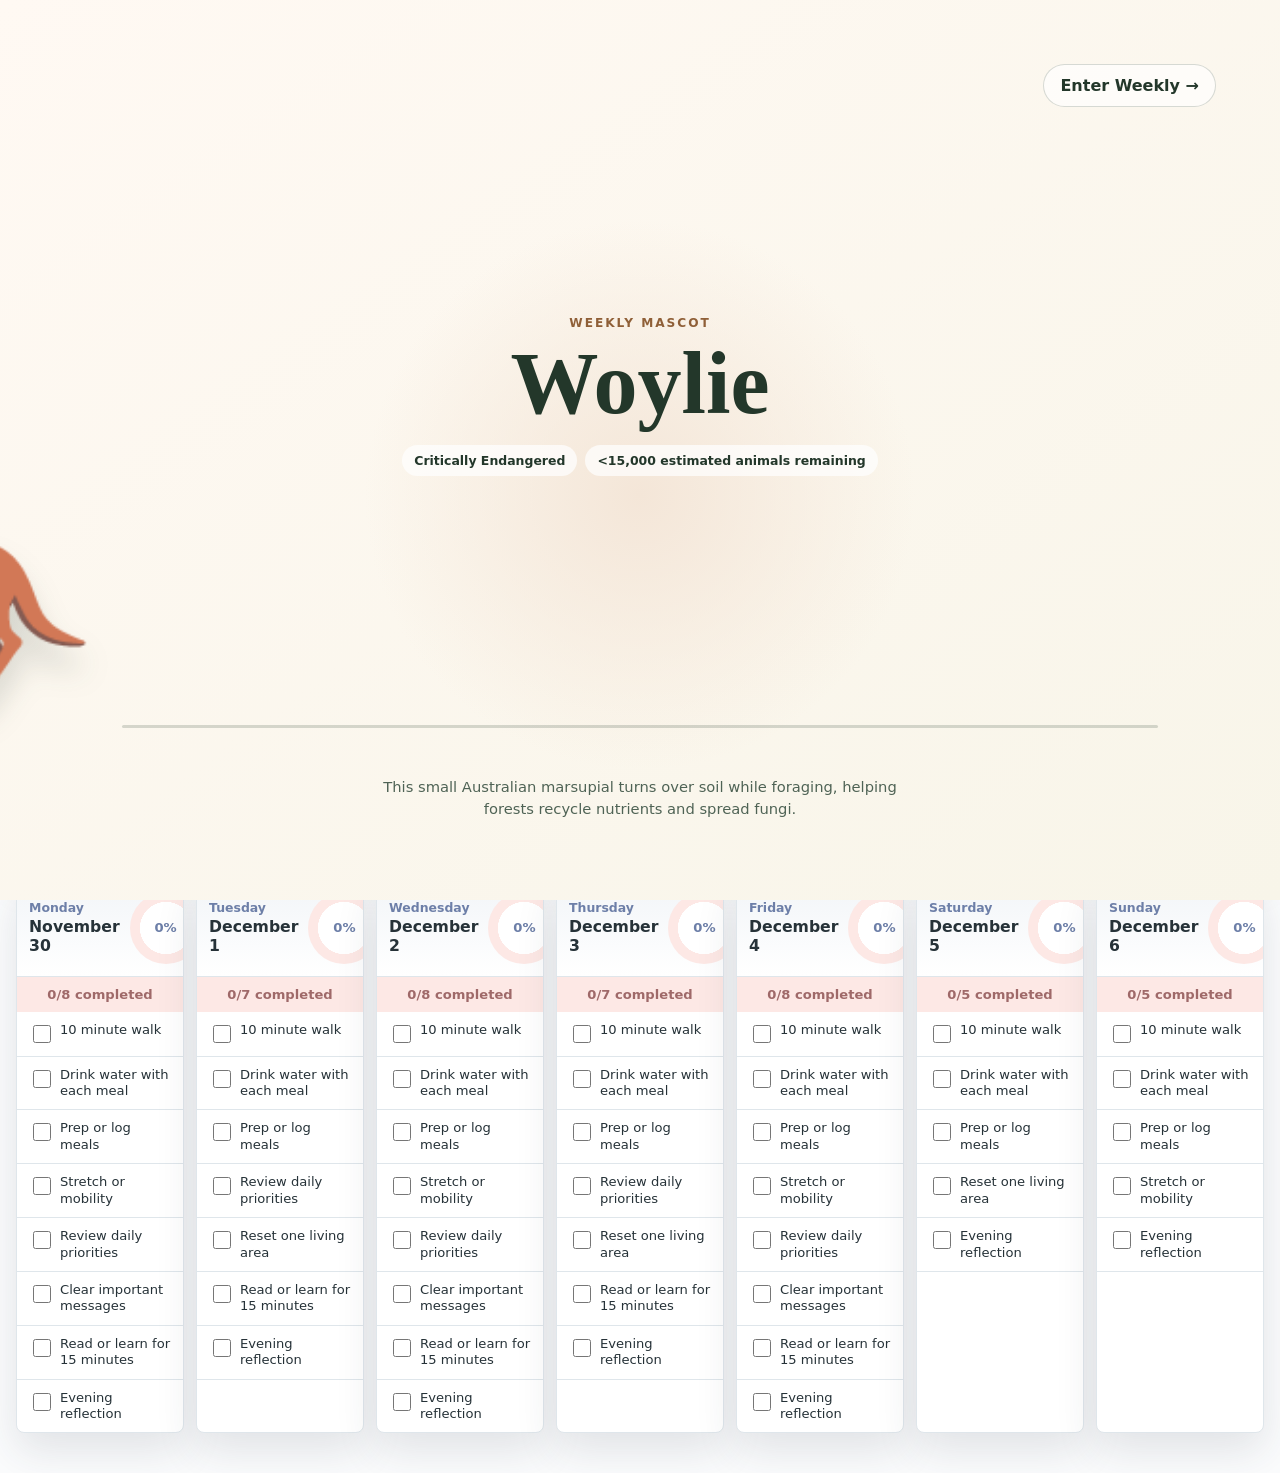
==== commit 4df9d42b: "Restore original dashboard colors and header Agent: Nora  Model: openai/gpt-5.5  Thinking: high" ====
--- a/prototype/weekly-dashboard/index.html
+++ b/prototype/weekly-dashboard/index.html
@@ -10,7 +10,7 @@
     <link rel="stylesheet" href="styles.css">
   </head>
   <body>
-    <section class="mascot-splash is-hidden" id="mascotSplash" aria-label="Animal of the week">
+    <section class="mascot-splash" id="mascotSplash" aria-label="Animal of the week">
       <button class="splash-skip" id="skipSplash" type="button">Enter Weekly →</button>
       <div class="splash-copy">
         <p class="splash-kicker">Weekly mascot</p>
@@ -22,21 +22,22 @@
     </section>
     <div class="app-shell">
       <header class="topbar">
-        <div class="topbar-date">
-          <button class="mascot-chip" id="mascotChip" type="button" aria-label="Open this week's mascot">
-            <img id="mascotChipIcon" src="icons/whooping-crane.svg" alt="">
-            <span><small>This week</small><strong id="mascotChipName">Whooping Crane</strong></span>
+        <div>
+          <p class="eyebrow">Weekly planner</p>
+          <h1>Checklist Dashboard</h1>
+        </div>
+        <button class="mascot-chip" id="mascotChip" type="button" aria-label="Open this week's mascot">
+          <img id="mascotChipIcon" src="icons/whooping-crane.svg" alt="">
+          <span><small>This week</small><strong id="mascotChipName">Whooping Crane</strong></span>
+        </button>
+        <div class="topbar-actions" aria-label="Week controls">
+          <button class="icon-button" id="previousWeek" type="button" title="Previous week" aria-label="Previous week">
+            <span aria-hidden="true">‹</span>
           </button>
           <label class="date-field">
             <span>Week of</span>
             <input id="weekStart" type="date">
           </label>
-        </div>
-        <h1>Weekly planner</h1>
-        <div class="topbar-actions" aria-label="Week controls">
-          <button class="icon-button" id="previousWeek" type="button" title="Previous week" aria-label="Previous week">
-            <span aria-hidden="true">‹</span>
-          </button>
           <button class="icon-button" id="nextWeek" type="button" title="Next week" aria-label="Next week">
             <span aria-hidden="true">›</span>
           </button>
@@ -83,7 +84,7 @@
 
             <article class="panel chart-panel">
               <div class="panel-heading">
-                <h2>Habits Progress</h2>
+                <h2>Daily Completion</h2>
               </div>
               <div class="horizontal-bars" id="dailyBars" aria-label="Daily completion percentages"></div>
             </article>
@@ -167,13 +168,11 @@
             <p class="day-name"></p>
             <h2 class="day-date"></h2>
           </div>
+          <div class="small-donut" style="--value: 0">
+            <span>0%</span>
+          </div>
         </header>
-        <p class="day-progress-label">Progress</p>
         <p class="completion-copy">0/0 completed</p>
-        <div class="small-donut" style="--value: 0">
-          <span>0%</span>
-        </div>
-        <p class="task-section-title">Tasks</p>
         <ul class="checklist"></ul>
       </article>
     </template>
--- a/prototype/weekly-dashboard/styles.css
+++ b/prototype/weekly-dashboard/styles.css
@@ -23,7 +23,7 @@
   margin: 0;
   min-height: 100vh;
   background:
-    linear-gradient(180deg, rgba(238, 242, 246, 0.95), rgba(251, 252, 253, 0.55) 230px),
+    linear-gradient(180deg, rgba(232, 238, 243, 0.9), rgba(251, 252, 253, 0.4) 280px),
     var(--paper);
   color: var(--ink);
 }
@@ -39,24 +39,17 @@
 }
 
 .app-shell {
-  width: min(1900px, calc(100% - 26px));
+  width: min(1440px, calc(100% - 32px));
   margin: 0 auto;
-  padding: 14px 0 32px;
+  padding: 24px 0 40px;
 }
 
 .topbar {
-  display: grid;
-  grid-template-columns: minmax(260px, 1fr) auto minmax(130px, 1fr);
-  align-items: center;
-  gap: 16px;
-  padding: 4px 0 12px;
-}
-
-.topbar-date {
   display: flex;
   align-items: center;
+  justify-content: space-between;
   gap: 16px;
-  min-width: 0;
+  padding: 8px 0 18px;
 }
 
 .eyebrow {
@@ -76,10 +69,8 @@
 
 h1 {
   margin-bottom: 0;
-  color: var(--navy);
-  font-size: 2rem;
+  font-size: 2.25rem;
   line-height: 1.05;
-  text-align: center;
 }
 
 h2 {
@@ -142,7 +133,7 @@
 .tabs {
   gap: 4px;
   border-bottom: 1px solid var(--line);
-  margin-bottom: 10px;
+  margin-bottom: 18px;
 }
 
 .tab-button {
@@ -167,7 +158,7 @@
 
 .summary-grid {
   display: grid;
-  grid-template-columns: repeat(4, minmax(0, 1fr));
+  grid-template-columns: minmax(220px, 0.85fr) minmax(280px, 1.35fr) minmax(320px, 1.5fr) minmax(280px, 1.25fr);
   gap: 14px;
   margin-bottom: 14px;
 }
@@ -182,21 +173,18 @@
 
 .panel {
   min-width: 0;
-  padding: 0 12px 12px;
+  padding: 14px;
 }
 
 .panel-heading {
   justify-content: space-between;
   gap: 12px;
-  margin: 0 -12px 12px;
-  min-height: 34px;
-  padding: 7px 12px;
-  background: var(--navy);
-  color: #fff;
+  margin-bottom: 12px;
+  color: var(--navy);
 }
 
 .panel-heading span {
-  color: rgba(255, 255, 255, 0.82);
+  color: var(--muted);
   font-size: 0.8rem;
   font-weight: 700;
   white-space: nowrap;
@@ -222,7 +210,7 @@
 }
 
 .donut {
-  width: min(185px, 78%);
+  width: min(172px, 100%);
   aspect-ratio: 1;
 }
 
@@ -249,7 +237,7 @@
   grid-template-columns: repeat(7, minmax(28px, 1fr));
   align-items: end;
   gap: 10px;
-  min-height: 225px;
+  min-height: 210px;
   padding: 8px 4px 0;
 }
 
@@ -264,8 +252,8 @@
 .bar-stack {
   display: flex;
   align-items: flex-end;
-  height: 184px;
-  background: #f4e8e6;
+  height: 172px;
+  background: #edf3f5;
   border-radius: 6px 6px 2px 2px;
   overflow: hidden;
 }
@@ -273,7 +261,7 @@
 .bar-fill {
   width: 100%;
   min-height: 3px;
-  background: linear-gradient(180deg, #e5aaa1, #c17875);
+  background: linear-gradient(180deg, var(--sky), var(--navy));
 }
 
 .bar label,
@@ -305,7 +293,7 @@
 .mapper-table th,
 .mapper-table td {
   border-bottom: 1px solid var(--line);
-  padding: 6px 5px;
+  padding: 7px 6px;
   text-align: center;
 }
 
@@ -346,20 +334,14 @@
 
 .horizontal-bars {
   display: grid;
-  grid-template-columns: repeat(7, minmax(22px, 1fr));
-  align-items: end;
   gap: 10px;
-  min-height: 225px;
-  padding: 8px 4px 0;
 }
 
 .daily-row {
   display: grid;
-  grid-template-rows: auto 1fr auto;
-  align-items: end;
-  justify-items: center;
-  gap: 8px;
-  height: 100%;
+  grid-template-columns: 42px 1fr 44px;
+  align-items: center;
+  gap: 10px;
 }
 
 .daily-row span {
@@ -368,17 +350,14 @@
 }
 
 .daily-track {
-  display: flex;
-  align-items: flex-end;
-  width: 100%;
-  height: 166px;
-  border-radius: 6px 6px 2px 2px;
+  height: 12px;
+  border-radius: 999px;
   background: var(--rose-soft);
   overflow: hidden;
 }
 
 .daily-fill {
-  width: 100%;
+  height: 100%;
   border-radius: inherit;
   background: var(--rose);
 }
@@ -386,7 +365,7 @@
 .days-grid {
   display: grid;
   grid-template-columns: repeat(7, minmax(0, 1fr));
-  gap: 8px;
+  gap: 12px;
 }
 
 .day-card {
@@ -395,68 +374,41 @@
 }
 
 .day-card header {
-  display: grid;
-  grid-template-columns: 1fr auto;
+  display: flex;
   align-items: center;
   justify-content: space-between;
   gap: 10px;
-  min-height: 60px;
-  padding: 9px 10px;
-  background: var(--navy);
+  padding: 12px;
+  background: linear-gradient(180deg, #f2f5f8, #fff);
   border-bottom: 1px solid var(--line);
 }
 
 .day-name {
   margin-bottom: 3px;
-  color: #fff;
+  color: var(--navy);
   font-size: 0.78rem;
   font-weight: 900;
 }
 
 .day-date {
-  color: rgba(255, 255, 255, 0.86);
-  font-size: 0.78rem;
-}
-
-.day-progress-label,
-.task-section-title {
-  margin: 0;
-  min-height: 32px;
-  padding: 7px 10px;
-  background: var(--rose);
-  color: #603b3a;
-  font-size: 0.8rem;
-  font-weight: 900;
-  text-align: center;
+  color: var(--ink);
+  font-size: 0.98rem;
 }
 
 .completion-copy {
   margin: 0;
-  padding: 12px 10px 7px;
-  color: var(--ink);
+  padding: 10px 12px;
+  background: var(--rose-soft);
+  color: #9f6969;
   font-size: 0.82rem;
   font-weight: 900;
   text-align: center;
 }
 
-.day-card .small-donut {
-  width: min(118px, 74%);
-  margin: 2px auto 14px;
-}
-
-.day-card header .small-donut {
-  display: none;
-}
-
-.task-section-title {
-  background: #be7773;
-  color: #fff;
-}
-
 .checklist {
   display: grid;
   gap: 0;
-  max-height: 520px;
+  max-height: 420px;
   margin: 0;
   padding: 0;
   overflow: auto;
@@ -472,10 +424,10 @@
   grid-template-columns: 22px 1fr;
   align-items: start;
   gap: 9px;
-  min-height: 38px;
-  padding: 8px 9px;
+  min-height: 44px;
+  padding: 10px 12px;
   color: var(--ink);
-  font-size: 0.76rem;
+  font-size: 0.82rem;
   line-height: 1.25;
 }
 
@@ -700,17 +652,5 @@
 /* African wild dog uses an original full-body mascot and a springy walking motion. */
 .walking-animal.is-walking-dog{width:clamp(220px,42vw,520px);bottom:12%;font-size:0;animation:dog-cross 6.5s linear infinite,dog-step .38s ease-in-out infinite alternate;filter:drop-shadow(0 20px 14px rgba(66,43,26,.2))}.walking-animal.is-walking-dog img{display:block;width:100%;transform-origin:50% 88%;animation:dog-stride .38s ease-in-out infinite alternate}.mascot-chip img,.mascot-banner>img,.notification-card img,.mascot-toast img{object-fit:contain;background:var(--mascot-soft,#fff)}@keyframes dog-cross{from{left:-48%}to{left:108%}}@keyframes dog-step{from{translate:0 0}to{translate:0 -8px}}@keyframes dog-stride{from{transform:rotate(-1.2deg) scaleY(.985)}to{transform:rotate(1.2deg) scaleY(1.015)}}@media(prefers-reduced-motion:reduce){.walking-animal.is-walking-dog{left:50%;translate:-50% 0;animation:none}.walking-animal.is-walking-dog img{animation:none}}
 
-/* Computer testing layout: wide planner board inspired by the spreadsheet mockup. */
-#dashboardView .mascot-banner{display:none}.topbar .date-field{grid-template-columns:auto 170px;align-items:center;color:var(--ink);font-size:.82rem}.topbar .date-field span{font-weight:900}.topbar .date-field input{min-height:34px}.topbar .icon-button{width:36px;min-height:34px}.tabs{justify-content:center}.tab-button{min-height:34px;border-radius:4px 4px 0 0}.summary-grid>.panel{min-height:284px}.summary-grid .panel-heading{justify-content:center;text-align:center}.weekly-progress .panel-heading{width:calc(100% + 24px)}.weekly-progress{align-content:start}.weekly-progress .donut{margin-top:20px}.mini-matrix table{table-layout:fixed}.mini-matrix th:first-child,.mini-matrix td:first-child{width:42%;text-align:right}.mini-matrix th:not(:first-child),.mini-matrix td:not(:first-child){width:8.28%}.mini-matrix .checkmark{width:16px;height:16px;border-radius:3px}.horizontal-bars .daily-row>span:first-child{order:3;max-width:68px;min-height:46px;writing-mode:sideways-lr;color:var(--ink);font-size:.68rem;text-align:right}.horizontal-bars .daily-track{order:2}.horizontal-bars .daily-row>span:last-child{order:1;color:var(--muted);font-size:.68rem}.days-grid{align-items:start}.day-card{box-shadow:0 8px 22px rgba(39,52,69,.08)}.day-card header{justify-items:center;text-align:center}.day-card header>div{min-width:0}.day-card .small-donut{display:grid}.day-card .empty-state{min-height:186px}.checklist li:nth-child(even){background:#fbfcfd}.checklist label span{overflow-wrap:anywhere}
-
-@media (min-width: 1181px) {
-  .view.is-active#dashboardView{display:grid;grid-template-rows:auto auto;gap:0}.summary-grid{grid-template-columns:1fr 2fr 2.1fr 2fr}.days-grid{grid-template-columns:repeat(7,minmax(132px,1fr))}.day-card{min-height:660px}.checklist{max-height:384px}
-}
-
-@media (max-width: 1180px) {
-  .topbar{grid-template-columns:1fr;justify-items:stretch}.topbar h1{text-align:left}.topbar-date{flex-wrap:wrap}.topbar-actions{justify-content:flex-start}.summary-grid>.panel{min-height:0}.horizontal-bars .daily-row>span:first-child{writing-mode:horizontal-tb;min-height:0}
-}
-
-@media (max-width: 760px) {
-  .topbar .date-field{grid-template-columns:1fr}.topbar-date{display:grid}.topbar .mascot-chip{order:0}.tabs{justify-content:flex-start}.summary-grid{gap:10px}.days-grid{gap:10px}.day-card{min-height:0}.day-card .small-donut{width:112px}.checklist{max-height:none}
-}
+/* Whooping crane uses a reference-inspired illustrated mascot with long legs, red crown, black mask, and wing tips. */
+.walking-animal.is-walking-crane{width:clamp(250px,43vw,590px);bottom:5%;font-size:0;animation:crane-cross 7.5s linear infinite,crane-bob .72s ease-in-out infinite alternate;filter:drop-shadow(0 24px 16px rgba(30,42,46,.2))}.walking-animal.is-walking-crane img{display:block;width:100%;transform-origin:48% 87%;animation:crane-strut .72s ease-in-out infinite alternate}.mascot-chip img[src$="whooping-crane-mascot.svg"],.mascot-banner>img[src$="whooping-crane-mascot.svg"],.notification-card img[src$="whooping-crane-mascot.svg"],.mascot-toast img[src$="whooping-crane-mascot.svg"]{background:#fff8f3;object-fit:contain}@keyframes crane-cross{from{left:-48%}to{left:108%}}@keyframes crane-bob{from{translate:0 0}to{translate:0 -7px}}@keyframes crane-strut{from{transform:rotate(-.9deg) scaleY(.99)}to{transform:rotate(1.1deg) scaleY(1.01)}}@media(prefers-reduced-motion:reduce){.walking-animal.is-walking-crane{left:50%;translate:-50% 0;animation:none}.walking-animal.is-walking-crane img{animation:none}}
